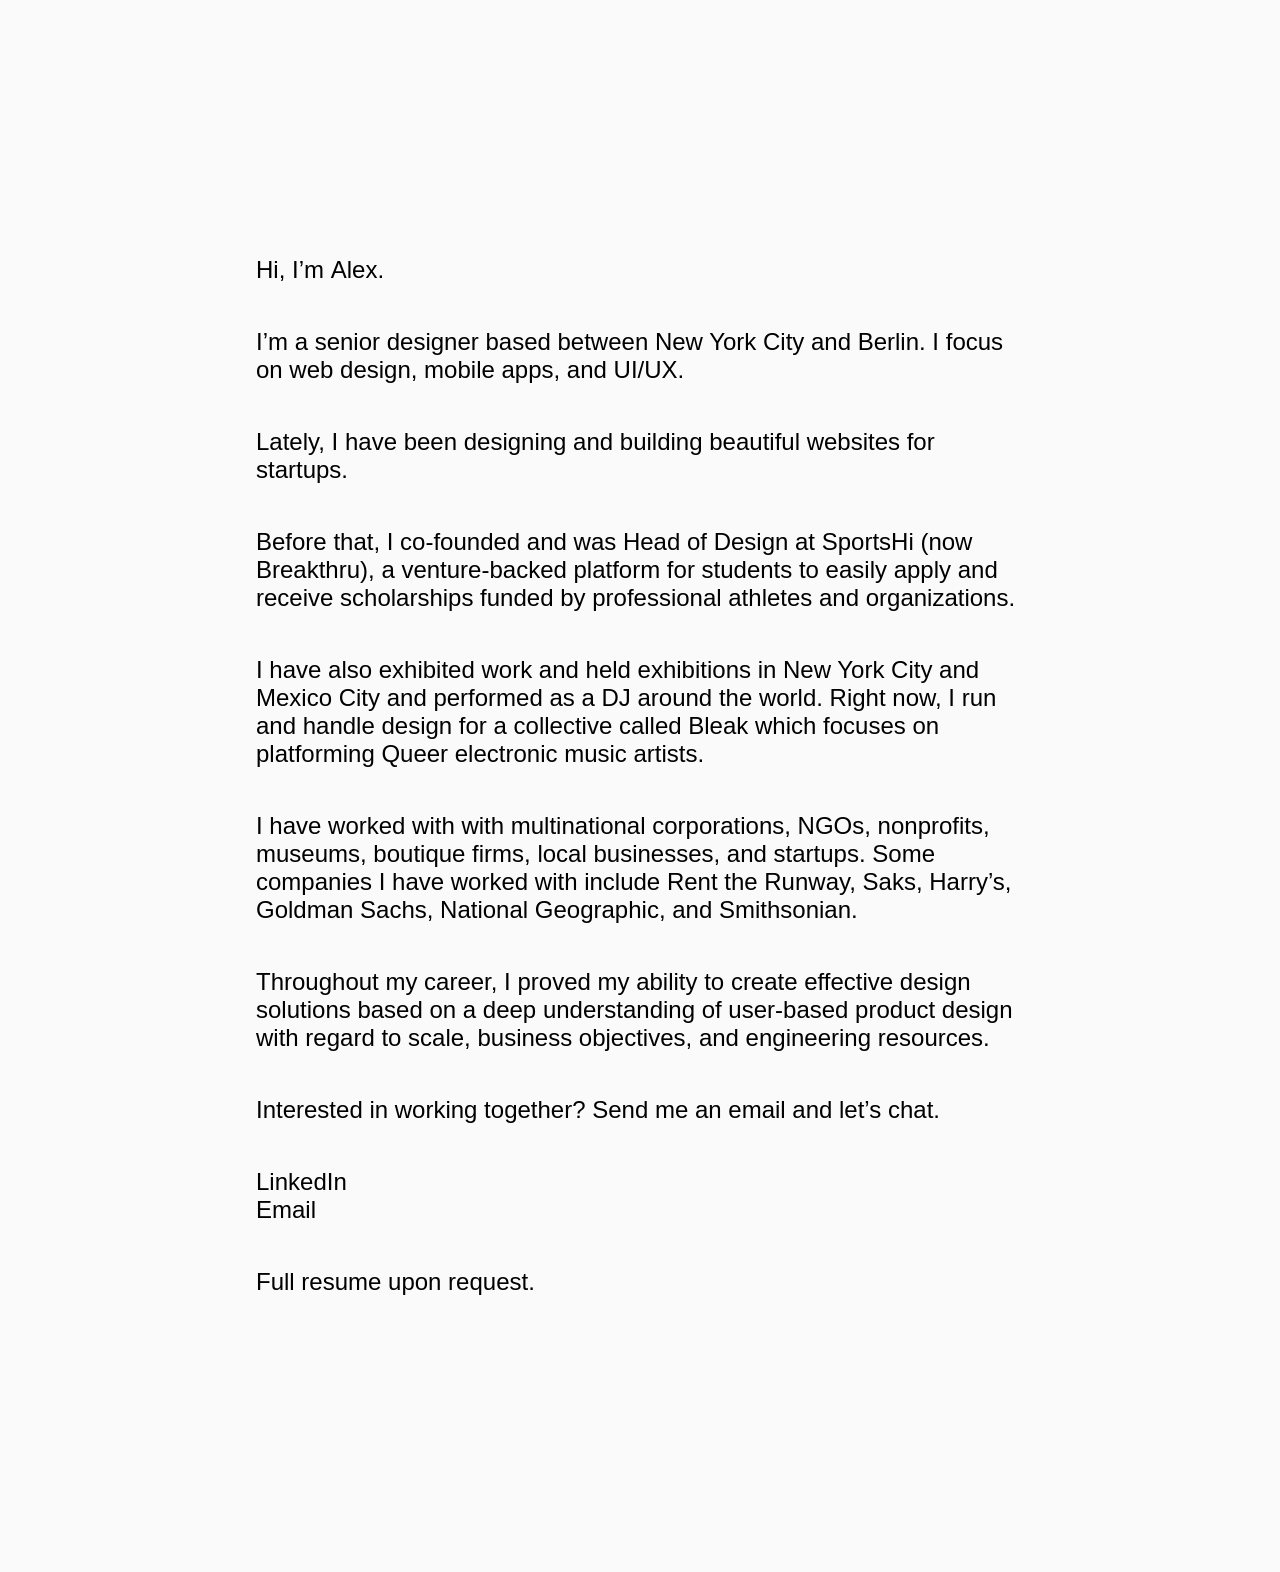
==== index.html @ 29dce35b "300523" ====
<!DOCTYPE html>
<html lang=en>
  <head>
    <title>Alex Peters</title>
    <meta name="description" content="Alex Peters is a multidisciplinary designer based in New York City and Berlin.">
    <meta charset="UTF-8">
    <meta name="viewport" content="width=device-width, initial-scale=1.0">
    <link rel="shortcut icon" href="fav.png" type="image/x-icon">
    <link rel="stylesheet" href="styles-new.css">
    <script src="https://ajax.googleapis.com/ajax/libs/jquery/3.2.1/jquery.min.js"></script>
    <script type="text/javascript" src="js/scripts.js"></script>
  </head>

  <body>

    <p><span class="hi">Hi,</span> <span class="im">I’m</span> <span class="alex">Alex.</span></p>

    <div class="fade">
    <p>I’m a senior designer based between New York City and Berlin. I focus on web design, mobile apps, and UI/UX.</p>

    <p>Lately, I have been designing and building beautiful websites for startups.</p>

    <p>Before that, I co-founded and was Head of Design at SportsHi (now Breakthru), a venture-backed platform for students to easily apply and receive scholarships funded by professional athletes and organizations.</p>

    <p>I have also exhibited work and held exhibitions in New York City and Mexico City and performed as a DJ around the world. Right now, I run and handle design for a collective called Bleak which focuses on platforming Queer electronic music artists.</p>

    <p>I have worked with with multinational corporations, NGOs, nonprofits, museums, boutique firms, local businesses, and startups. Some companies I have worked with include Rent the Runway, Saks, Harry’s, Goldman Sachs, National Geographic, and Smithsonian.</p>

    <p>Throughout my career, I proved my ability to create effective design solutions based on a deep understanding of user-based product design with regard to scale, business objectives, and engineering resources.</p>

    <p>Interested in working together? Send me an email and let’s chat.</p>

    <p><a href="https://www.linkedin.com/in/alexpetersdesign/">LinkedIn</a><br><a href="mailto:alexpeters94@gmail.com">Email</a></p>

    <p>Full resume upon request.</p>
    </div>

  </body>

</html>
---- styles-new.css ----
@font-face {
    font-family: "Neue Haas Grotesk";
    src: url("fonts/Sneak-Regular.woff");
    font-weight: 400;
}

html{
    font-family: "Neue Haas Grotesk", sans-serif;
    overflow-x: hidden;
    background-color: #FAFAFA;
}

body{
  margin: 20%;
  font-size: 24px;
}

a, a:visited{text-decoration: none; color: black;}

p{padding-bottom: 20px;}

.hi{animation: fadeInAnimation ease 1s; animation-iteration-count: 1;animation-fill-mode: forwards; display: inline-block;}
.im{animation: fadeInAnimation ease 2s; animation-iteration-count: 1;animation-fill-mode: forwards; display: inline-block;}
.alex{animation: fadeInAnimation ease 3s; animation-iteration-count: 1;animation-fill-mode: forwards; display: inline-block;}

.fade{
    animation: fadeInAnimation ease 5s;
    animation-iteration-count: 1;
    animation-fill-mode: forwards;
}


/* ANIMATIONS */
@keyframes fadeInAnimation {
    0% {
        opacity: 0;
    }
    50% {
        opacity: 0;
    }
    100% {
        opacity: 1;
     }
}
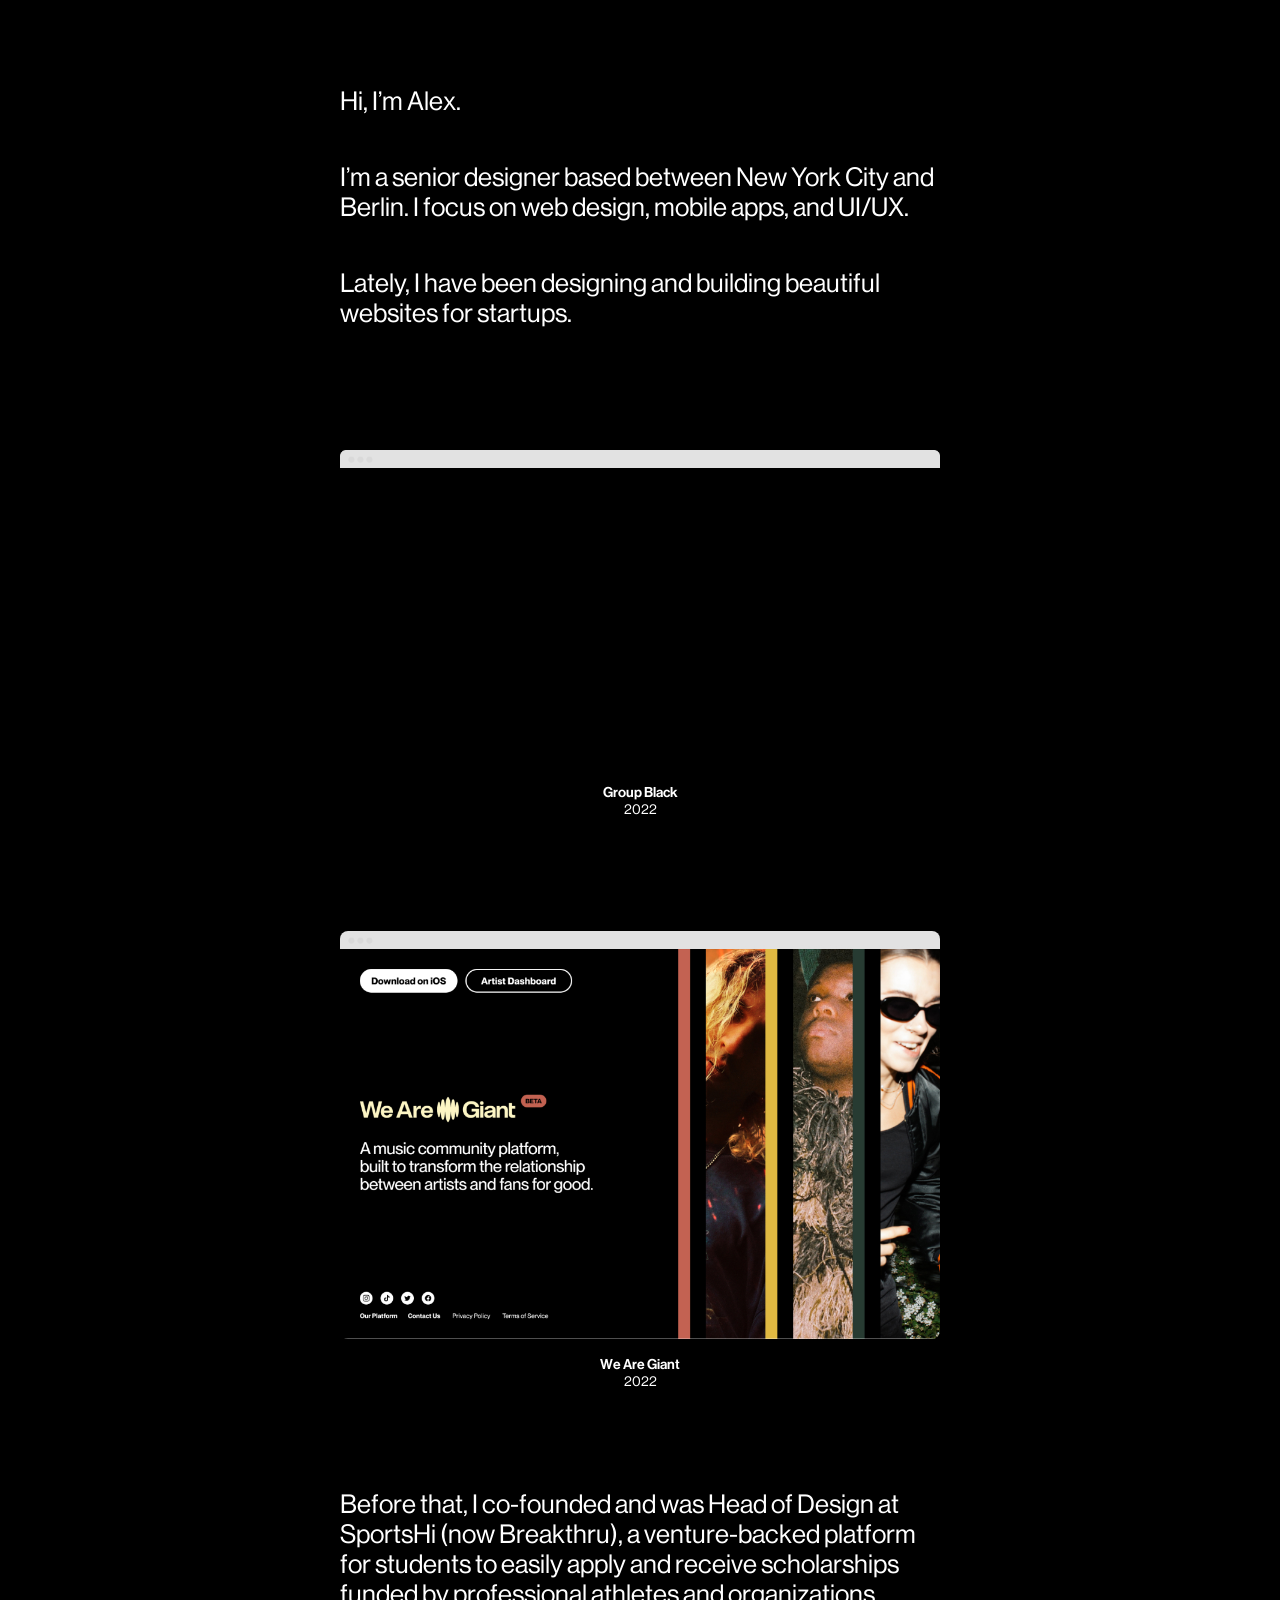
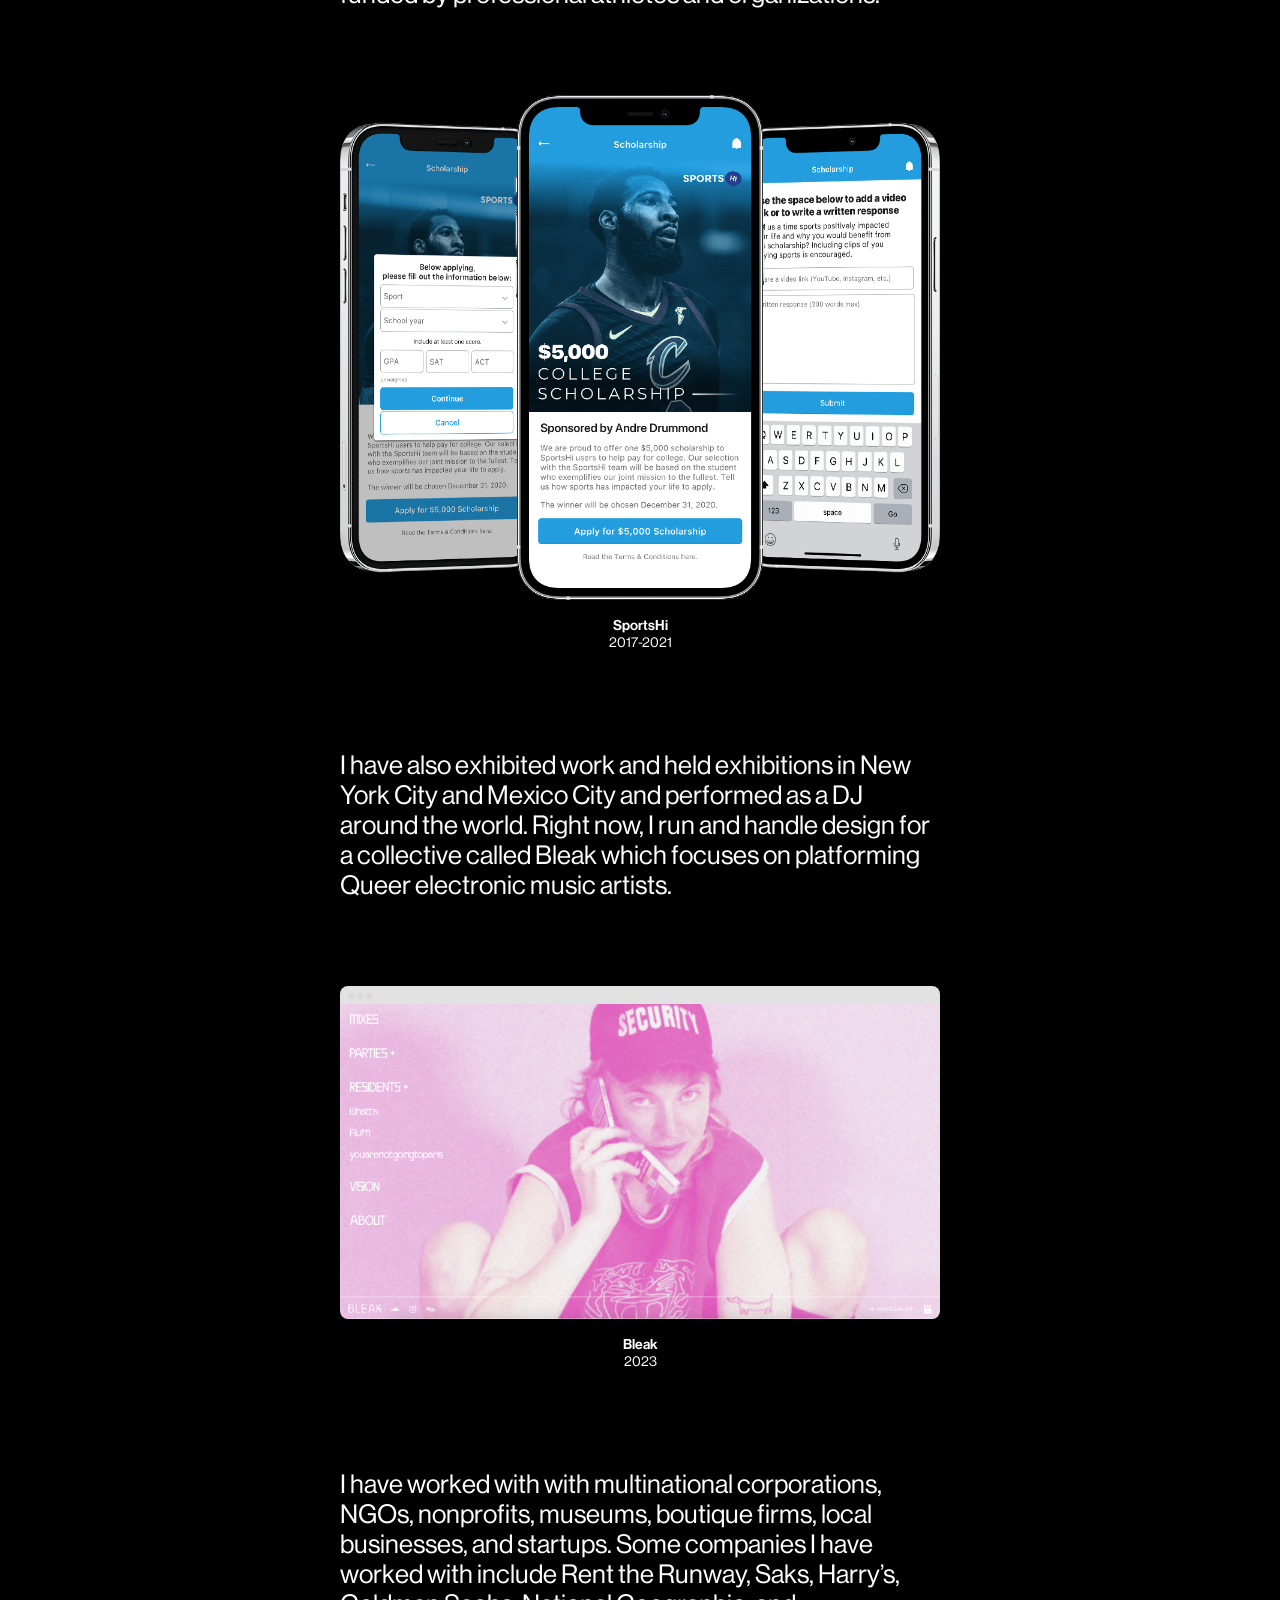
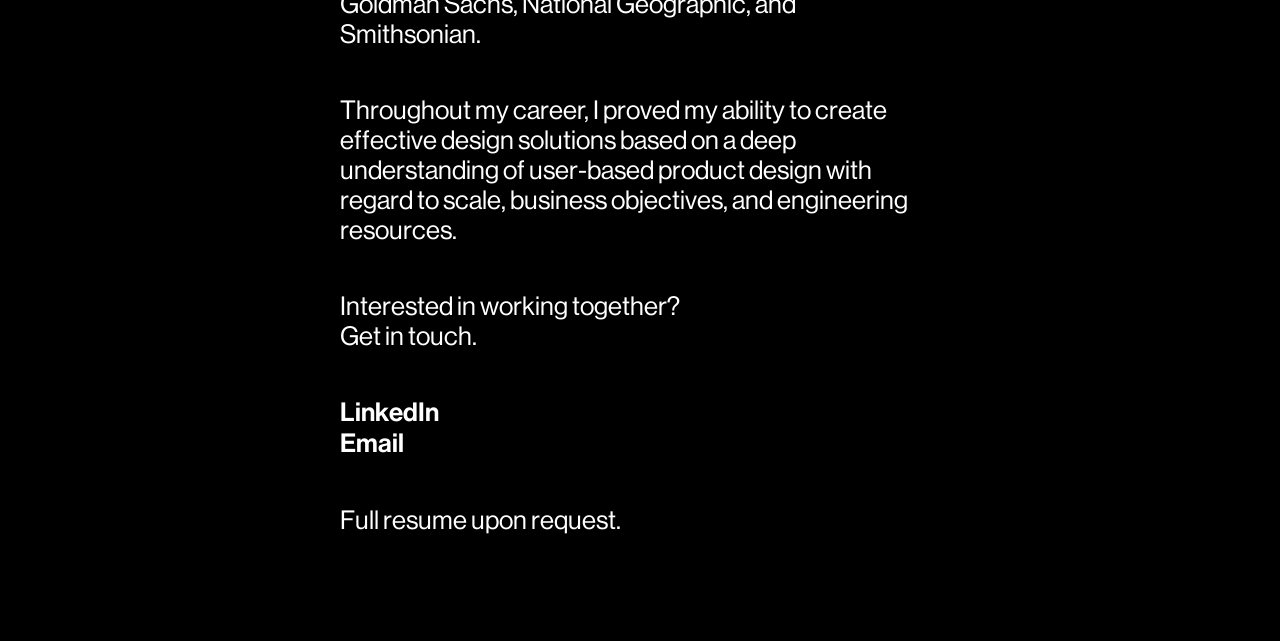
==== commit 6aebfb26: "310523" ====
--- a/index.html
+++ b/index.html
@@ -13,6 +13,9 @@
 
   <body>
 
+    <div class="info">Tap images for project info</div>
+
+    <div class="inside">
     <p><span class="hi">Hi,</span> <span class="im">I’m</span> <span class="alex">Alex.</span></p>
 
     <div class="fade">
@@ -20,19 +23,31 @@
 
     <p>Lately, I have been designing and building beautiful websites for startups.</p>
 
+    <br><br>    
+    <img style="border-radius: 0px; max-width: 600px; width: 100%; margin-bottom: -10px;" src="imgs/browser.png" />
+    <a href="https://www.groupblack.co/"><div class="video-container"><video src="vids/groupblack-web.mp4" autoplay loop muted></video></div></a>
+    <div style="padding-top: 0px" class="work"><p><b>Group Black</b><br>2022</p></div>
+    
+    <div class="work"><a href="https://www.wearegiant.com/"><img src="imgs/wearegiant.jpg" /></a><p><b>We Are Giant</b><br>2022</p></div>
+
     <p>Before that, I co-founded and was Head of Design at SportsHi (now Breakthru), a venture-backed platform for students to easily apply and receive scholarships funded by professional athletes and organizations.</p>
 
+    <div class="work"><a href="sportshi"><img src="imgs/sportshi-1.png" /></a><p><b>SportsHi</b><br>2017-2021</p></div>
+
     <p>I have also exhibited work and held exhibitions in New York City and Mexico City and performed as a DJ around the world. Right now, I run and handle design for a collective called Bleak which focuses on platforming Queer electronic music artists.</p>
+
+    <div class="work"><a href="bleak"><img src="imgs/bleakwtf.jpg" /></a><p><b>Bleak</b><br>2023</p></div>
 
     <p>I have worked with with multinational corporations, NGOs, nonprofits, museums, boutique firms, local businesses, and startups. Some companies I have worked with include Rent the Runway, Saks, Harry’s, Goldman Sachs, National Geographic, and Smithsonian.</p>
 
     <p>Throughout my career, I proved my ability to create effective design solutions based on a deep understanding of user-based product design with regard to scale, business objectives, and engineering resources.</p>
 
-    <p>Interested in working together? Send me an email and let’s chat.</p>
+    <p>Interested in working together?<br>Get in touch.</p>
 
-    <p><a href="https://www.linkedin.com/in/alexpetersdesign/">LinkedIn</a><br><a href="mailto:alexpeters94@gmail.com">Email</a></p>
+    <p><b><a href="https://www.linkedin.com/in/alexpetersdesign/">LinkedIn</a><br><a href="mailto:alexpeters94@gmail.com">Email</a></b></p>
 
     <p>Full resume upon request.</p>
+    </div>
     </div>
 
   </body>
--- a/styles-new.css
+++ b/styles-new.css
@@ -1,23 +1,55 @@
 @font-face {
     font-family: "Neue Haas Grotesk";
-    src: url("fonts/Sneak-Regular.woff");
+    src: url("fonts/NeueHaasGrotesk-Regular.woff");
     font-weight: 400;
+}
+
+@font-face {
+    font-family: "Neue Haas Grotesk";
+    src: url("fonts/NeueHaasGrotesk-Medium.woff");
+    font-weight: 600;
+}
+
+@font-face {
+    font-family: "Junicode Condensed";
+    src: url("fonts/Junicode-RegularCondensed.ttf");
+    font-weight: 400;
+}
+
+@font-face {
+    font-family: "Junicode Condensed";
+    src: url("fonts/Junicode-BoldCondensed.ttf");
+    font-weight: 700;
 }
 
 html{
     font-family: "Neue Haas Grotesk", sans-serif;
     overflow-x: hidden;
-    background-color: #FAFAFA;
+    background-color: black;
 }
 
 body{
-  margin: 20%;
-  font-size: 24px;
+  margin: 60px;
+  font-size: 26px;
+  display: flex;
+  justify-content: center;
+  color: white;
 }
 
-a, a:visited{text-decoration: none; color: black;}
+.inside{
+    width: 100%;
+    max-width: 600px;
+    animation: pageFade ease 1s;
+    animation-iteration-count: 1;
+    animation-fill-mode: forwards;
+    }
+
+a, a:visited{text-decoration: none; color: white;}
 
 p{padding-bottom: 20px;}
+
+.work{padding: 40px; display: flex; flex-direction: column; align-items: center; justify-content: center; font-size: 14px; text-align: center; font-family: "Neue Haas Grotesk", sans-serif;}
+.work img{max-width: 600px; border-radius: 8px;}
 
 .hi{animation: fadeInAnimation ease 1s; animation-iteration-count: 1;animation-fill-mode: forwards; display: inline-block;}
 .im{animation: fadeInAnimation ease 2s; animation-iteration-count: 1;animation-fill-mode: forwards; display: inline-block;}
@@ -29,8 +61,73 @@
     animation-fill-mode: forwards;
 }
 
+/* INFO */
+.info{
+    color: black;
+    display: flex;
+    justify-content: center;
+    align-items: center;
+    position: fixed;
+    bottom: 20px;
+    padding: 10px 20px 10px 20px;
+    width: auto;
+    border-radius: 50px;
+    text-transform: uppercase;
+    letter-spacing: 2px;
+    font-size: 10px;
+    background-color: rgba(250, 250, 250, .8);
+    backdrop-filter: blur(20px);
+    z-index: 9999;
+    animation: fadeInfo ease 10s;
+    animation-iteration-count: 1;
+    animation-fill-mode: forwards;}
+
+/* PROJECTS */
+
+.back{font-size: 14px; letter-spacing: 2px;}
+.project{width: 100%; display: flex; flex-direction: row; justify-content: space-between; flex-wrap: wrap;}
+.project-info{max-width: 400px;}
+.project-info-description{font-size: 18px;}
+.project-content{max-width: 600px;}
+.project-content img{max-width: 100%;}
+.project-content-description{font-size: 18px;}
+
+/* PROJECTS - BLEAK */
+.squareContainer {width: 800px; height: 800px; display: inline-block;}
+
+/* PROJECTS - SPORTSHI */
+.video-container {
+  position: relative;
+  width: 100%;
+}
+
+.video-container video {
+  width: 100%;
+  height: auto;
+}
+
+.video-container img {
+  position: absolute;
+  top: 50%;
+  left: 50%;
+  transform: translate(-50%, -50%);
+  max-width: 100%;
+  max-height: 100%;
+}
+
+.stats-container{display: flex; flex-direction: row; column-gap: 10px; row-gap: 20px; flex-wrap: wrap;}
+.stats{display: inline-block; padding: 20px; border: 1px solid white; border-radius: 50px; font-size: 14px; height: 20px;}
 
 /* ANIMATIONS */
+@keyframes pageFade {
+    0% {
+        opacity: 0;
+    }
+    100% {
+        opacity: 1;
+     }
+}
+
 @keyframes fadeInAnimation {
     0% {
         opacity: 0;
@@ -41,4 +138,29 @@
     100% {
         opacity: 1;
      }
+}
+
+@keyframes fadeInfo {
+    0% {
+        opacity: 0;
+    }
+    30% {
+        opacity: 0;
+    }
+    50% {
+        opacity: 1;
+    }
+    90% {
+        opacity: 1;
+    }
+    100% {
+        opacity: 0;
+     }
+}
+
+/* RESPONSIVE */
+@media (max-width: 650px) {
+
+    .work img{max-width: 400px;}
+
 }
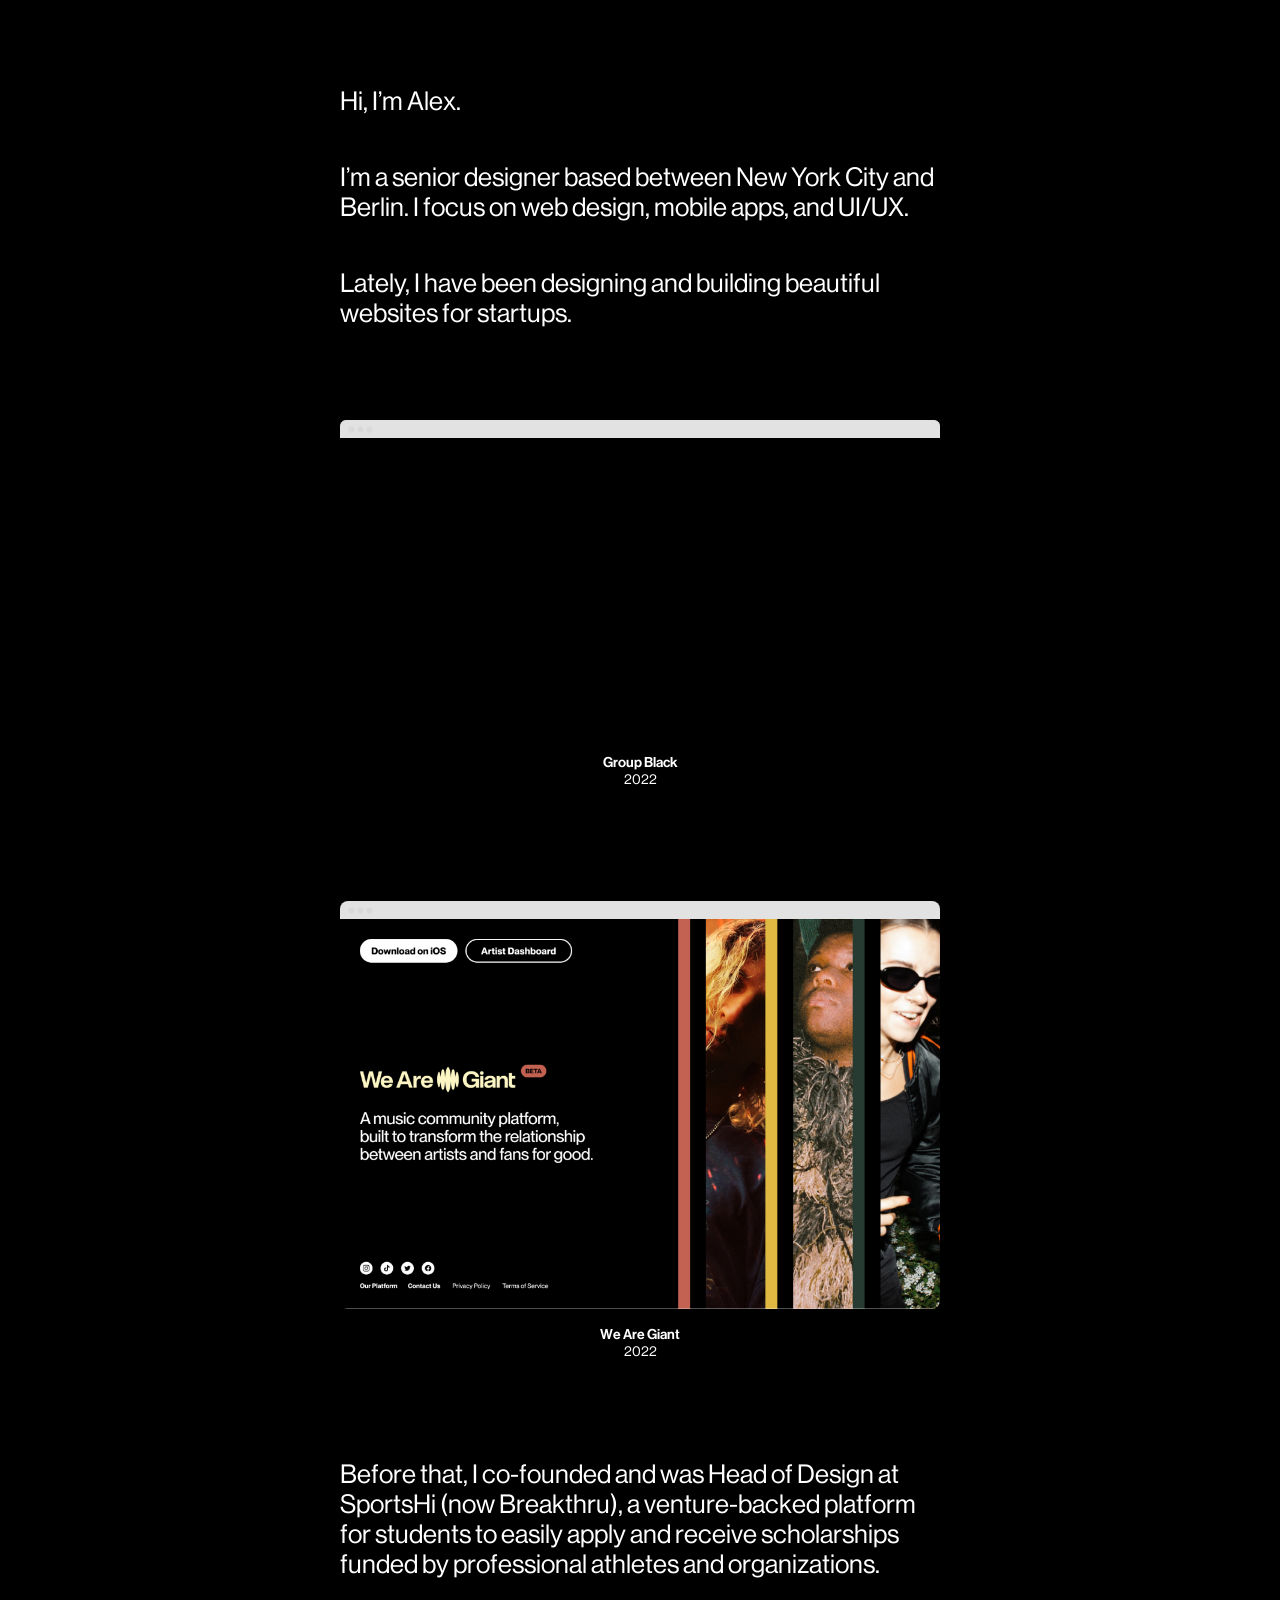
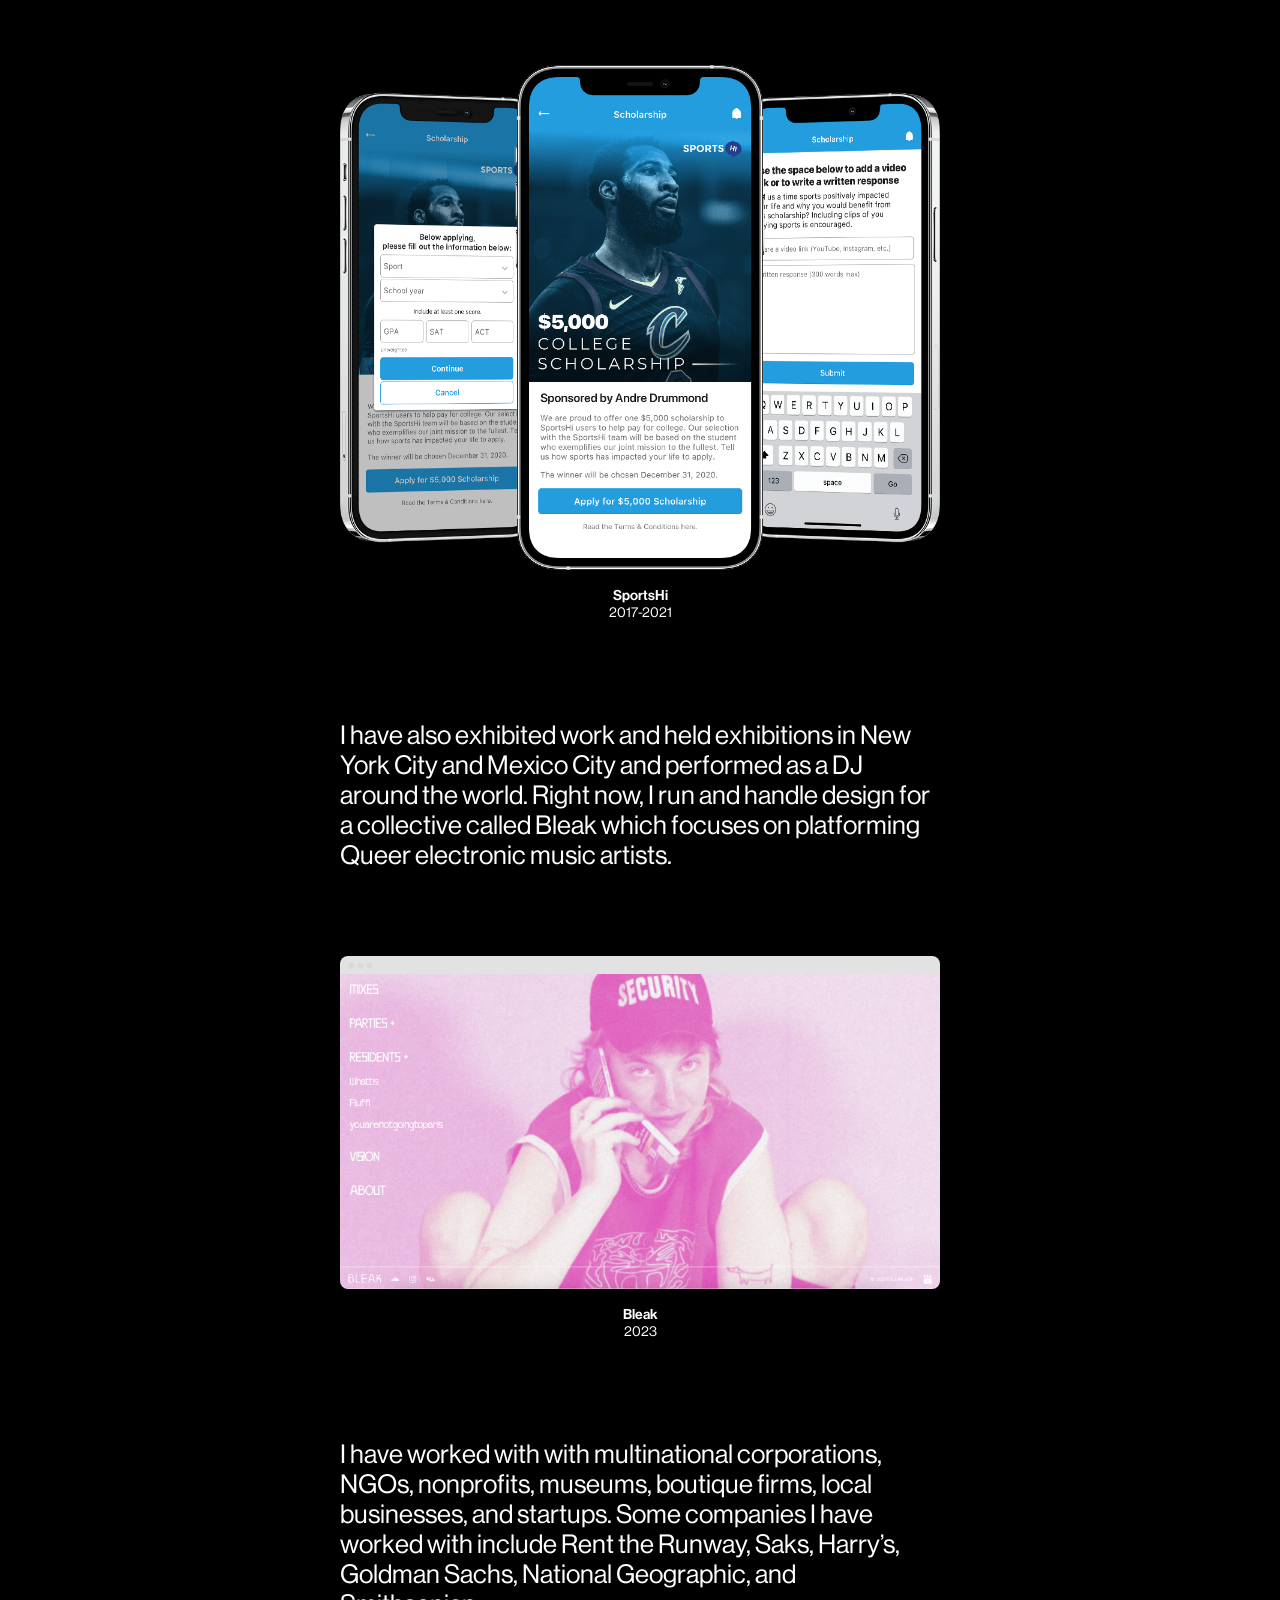
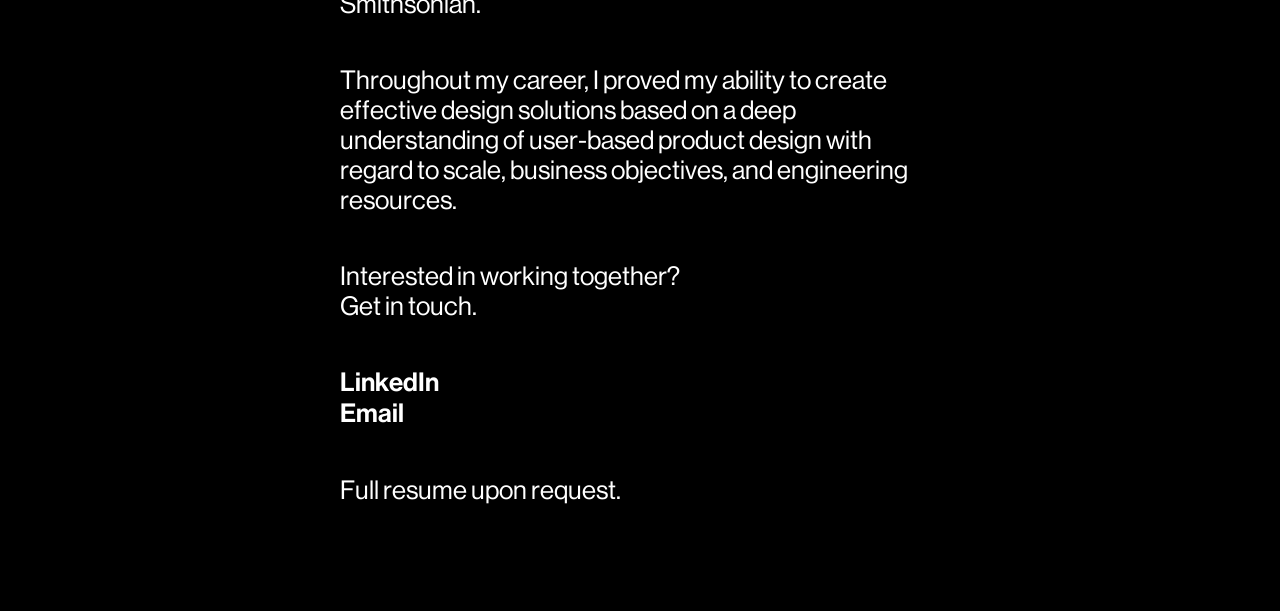
==== commit 8845cd7b: "Update index.html" ====
--- a/index.html
+++ b/index.html
@@ -23,7 +23,7 @@
 
     <p>Lately, I have been designing and building beautiful websites for startups.</p>
 
-    <br><br>    
+    <br>    
     <img style="border-radius: 0px; max-width: 600px; width: 100%; margin-bottom: -10px;" src="imgs/browser.png" />
     <a href="https://www.groupblack.co/"><div class="video-container"><video src="vids/groupblack-web.mp4" autoplay loop muted></video></div></a>
     <div style="padding-top: 0px" class="work"><p><b>Group Black</b><br>2022</p></div>
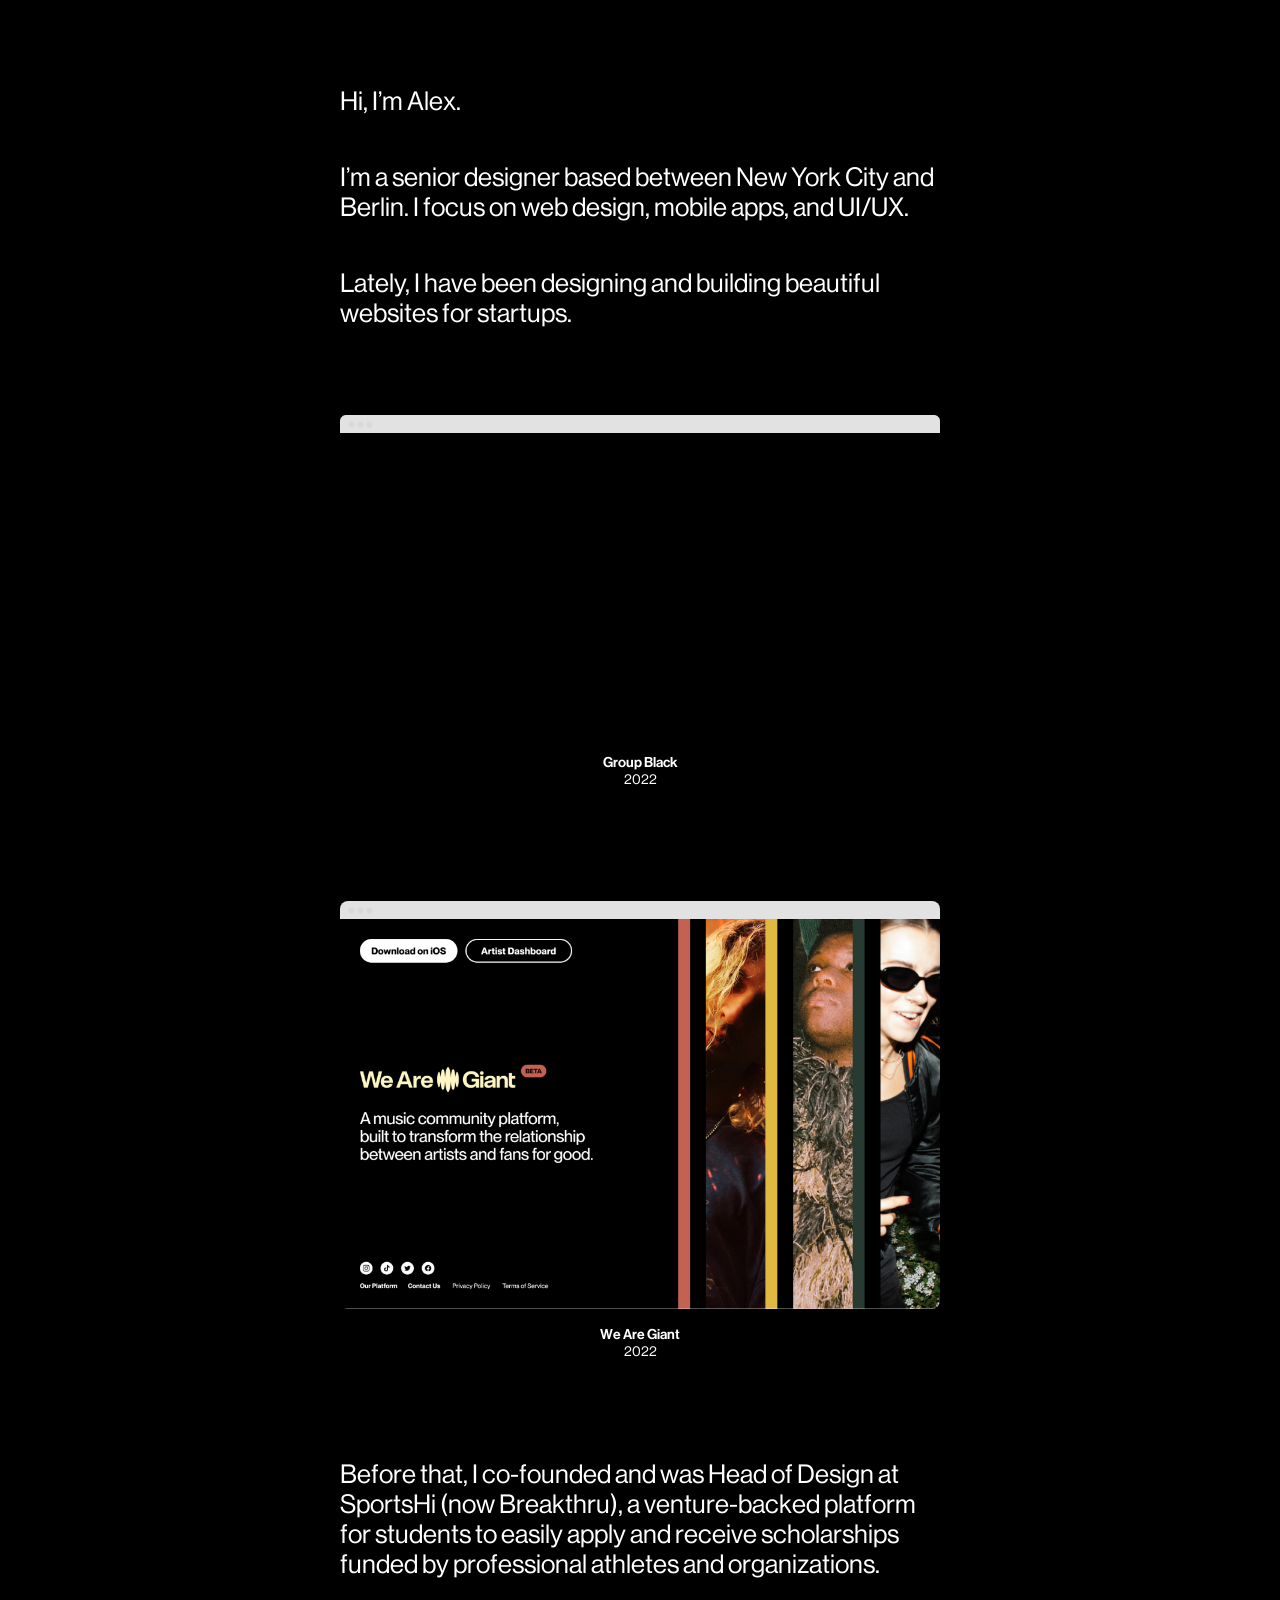
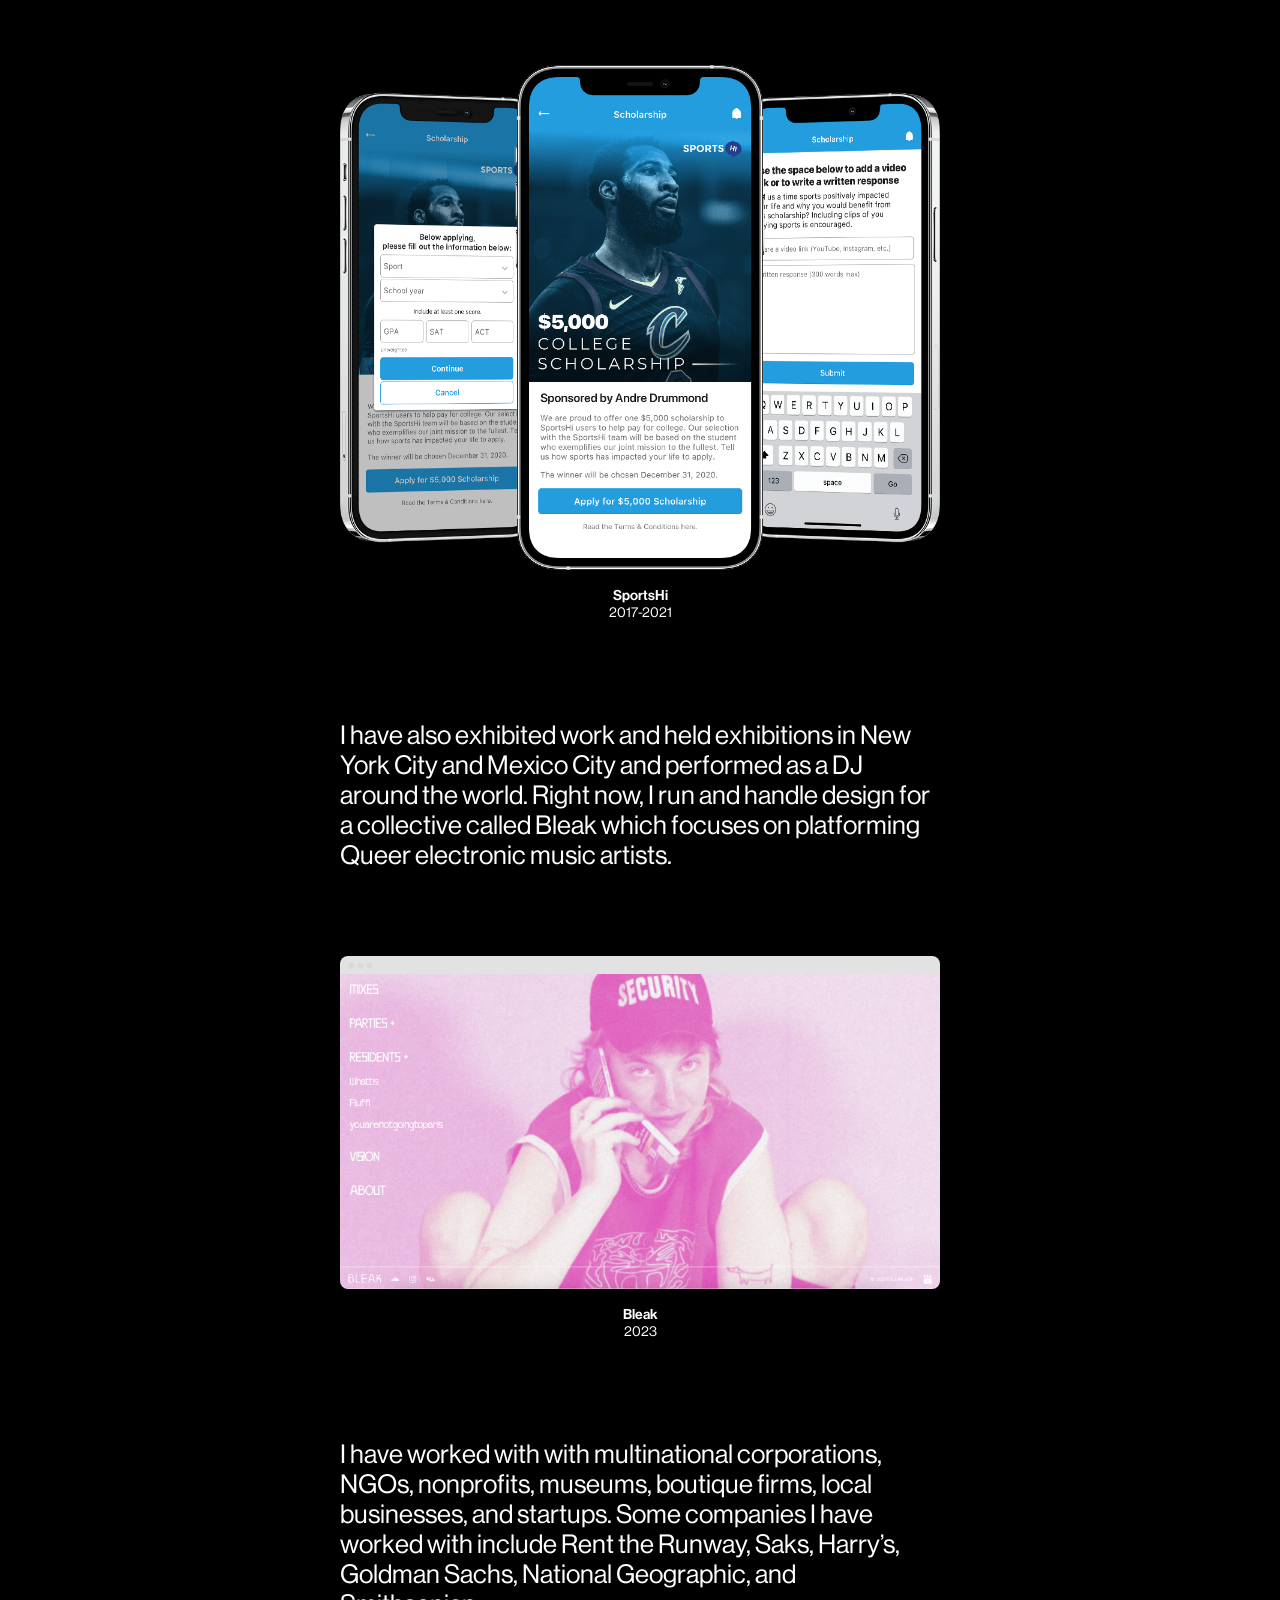
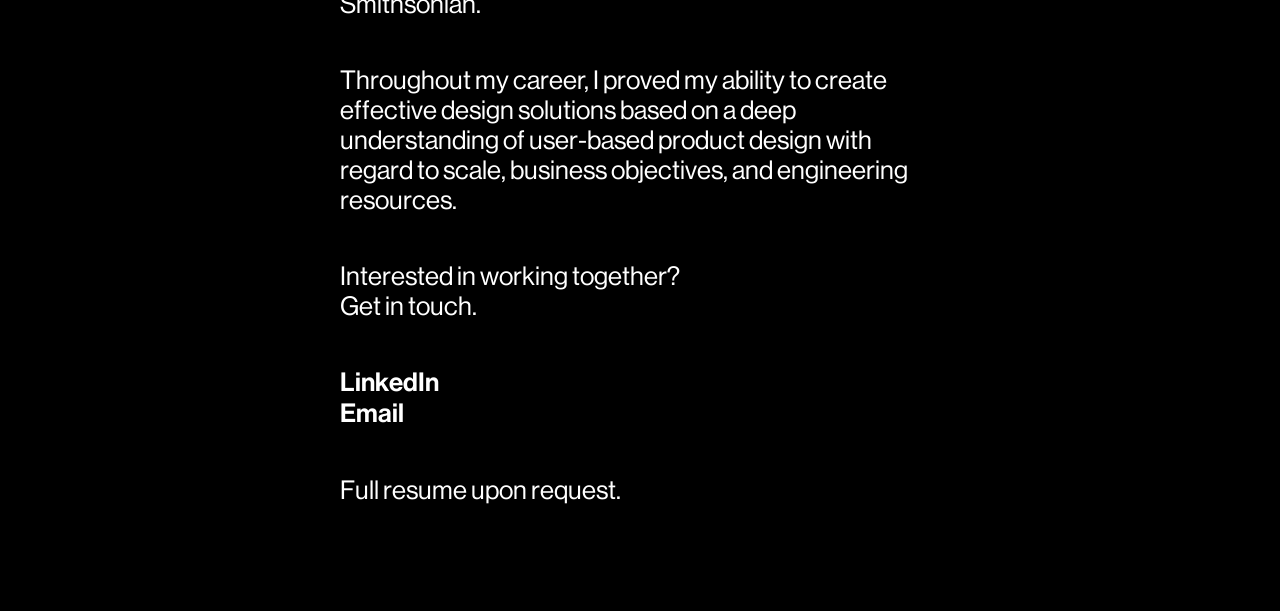
==== commit 3fd40cb8: "Update index.html" ====
--- a/index.html
+++ b/index.html
@@ -23,18 +23,18 @@
 
     <p>Lately, I have been designing and building beautiful websites for startups.</p>
 
-    <br>    
-    <img style="border-radius: 0px; max-width: 600px; width: 100%; margin-bottom: -10px;" src="imgs/browser.png" />
-    <a href="https://www.groupblack.co/"><div class="video-container"><video src="vids/groupblack-web.mp4" autoplay loop muted></video></div></a>
+    <br>
+    <a href="https://www.groupblack.co/"> 
+    <img style="border-radius: 0px; max-width: 600px; width: 100%; margin-bottom: -5px;" src="imgs/browser.png" /><div class="video-container"><video src="vids/groupblack-web.mp4" autoplay loop muted></video></div></a>
     <div style="padding-top: 0px" class="work"><p><b>Group Black</b><br>2022</p></div>
     
     <div class="work"><a href="https://www.wearegiant.com/"><img src="imgs/wearegiant.jpg" /></a><p><b>We Are Giant</b><br>2022</p></div>
 
-    <p>Before that, I co-founded and was Head of Design at SportsHi (now Breakthru), a venture-backed platform for students to easily apply and receive scholarships funded by professional athletes and organizations.</p>
+    <p>Before that, I co-founded and was Head of Design at <a href="https://www.crunchbase.com/organization/sportshi">SportsHi (now Breakthru)</a>, a venture-backed platform for students to easily apply and receive scholarships funded by professional athletes and organizations.</p>
 
     <div class="work"><a href="sportshi"><img src="imgs/sportshi-1.png" /></a><p><b>SportsHi</b><br>2017-2021</p></div>
 
-    <p>I have also exhibited work and held exhibitions in New York City and Mexico City and performed as a DJ around the world. Right now, I run and handle design for a collective called Bleak which focuses on platforming Queer electronic music artists.</p>
+    <p>I have also exhibited work and held exhibitions in New York City and Mexico City and performed as a DJ around the world. Right now, I run and handle design for a collective called <a href="https://bleak.wtf/">Bleak</a> which focuses on platforming Queer electronic music artists.</p>
 
     <div class="work"><a href="bleak"><img src="imgs/bleakwtf.jpg" /></a><p><b>Bleak</b><br>2023</p></div>
 
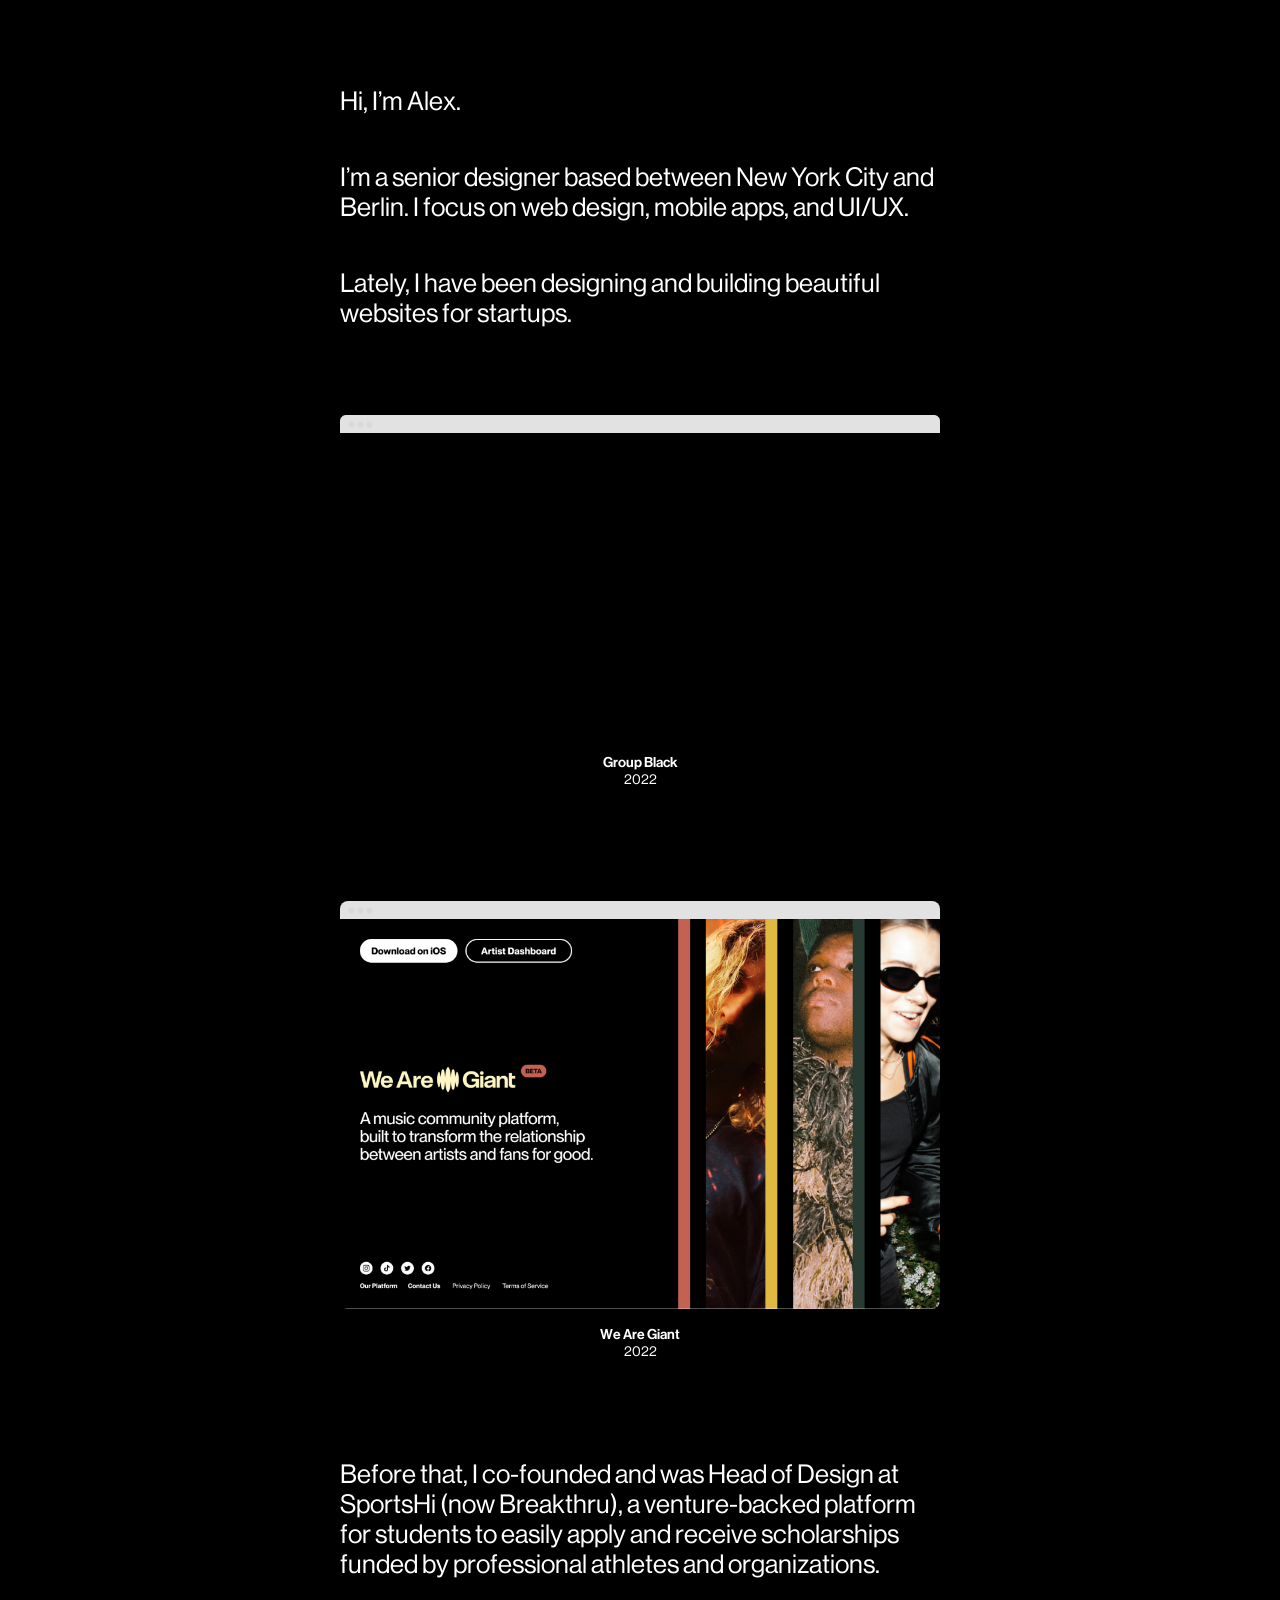
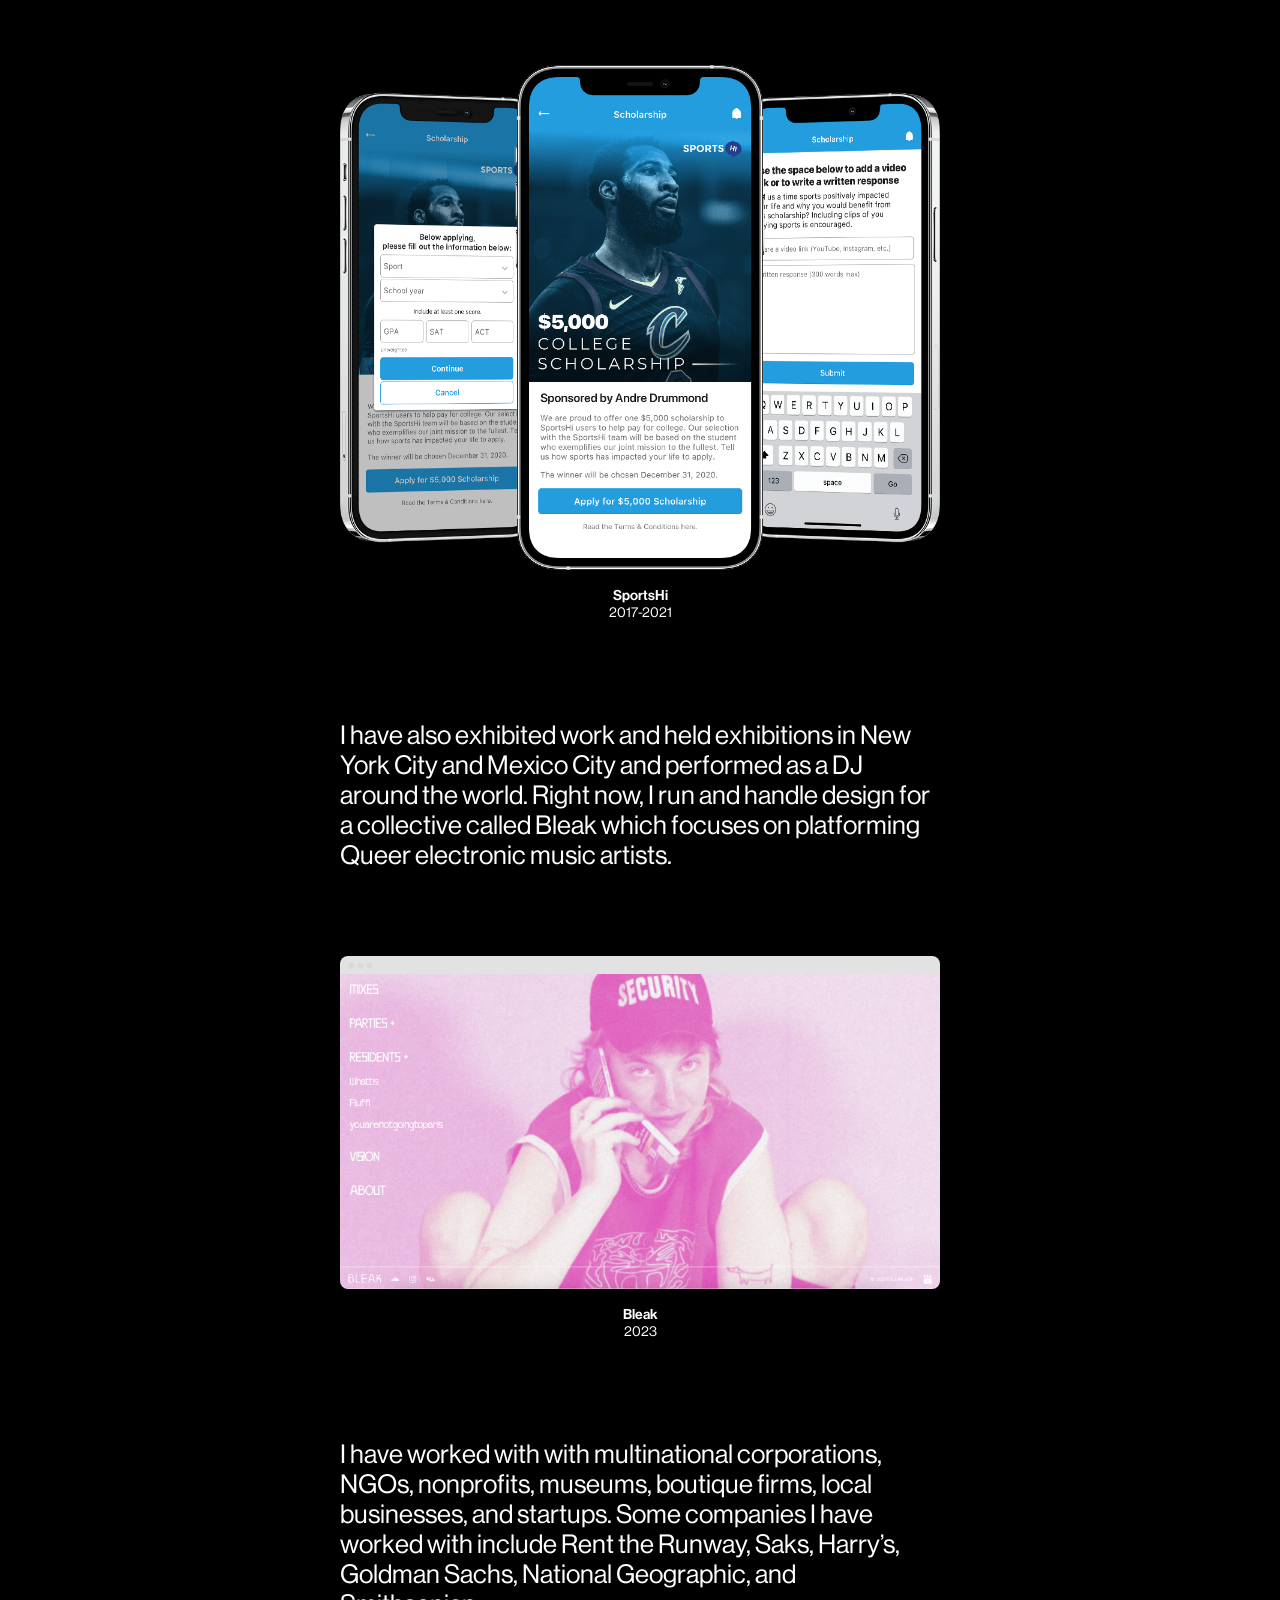
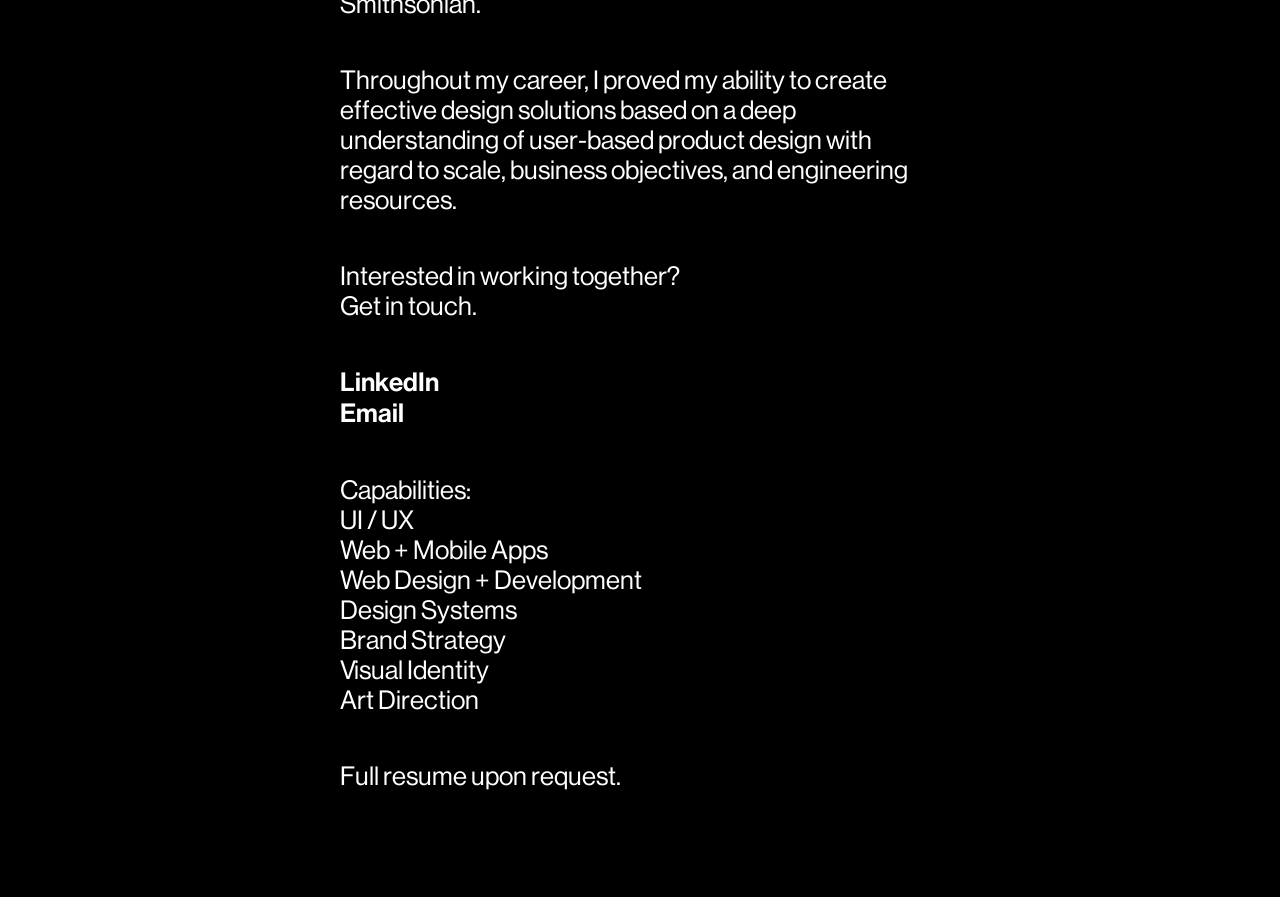
==== commit b5b367cf: "Update index.html" ====
--- a/index.html
+++ b/index.html
@@ -46,6 +46,17 @@
 
     <p><b><a href="https://www.linkedin.com/in/alexpetersdesign/">LinkedIn</a><br><a href="mailto:alexpeters94@gmail.com">Email</a></b></p>
 
+    <p>
+      Capabilities:<br>
+      UI / UX<br>
+      Web + Mobile Apps<br>
+      Web Design + Development<br>
+      Design Systems<br>
+      Brand Strategy<br>
+      Visual Identity<br>
+      Art Direction
+    </p>
+
     <p>Full resume upon request.</p>
     </div>
     </div>
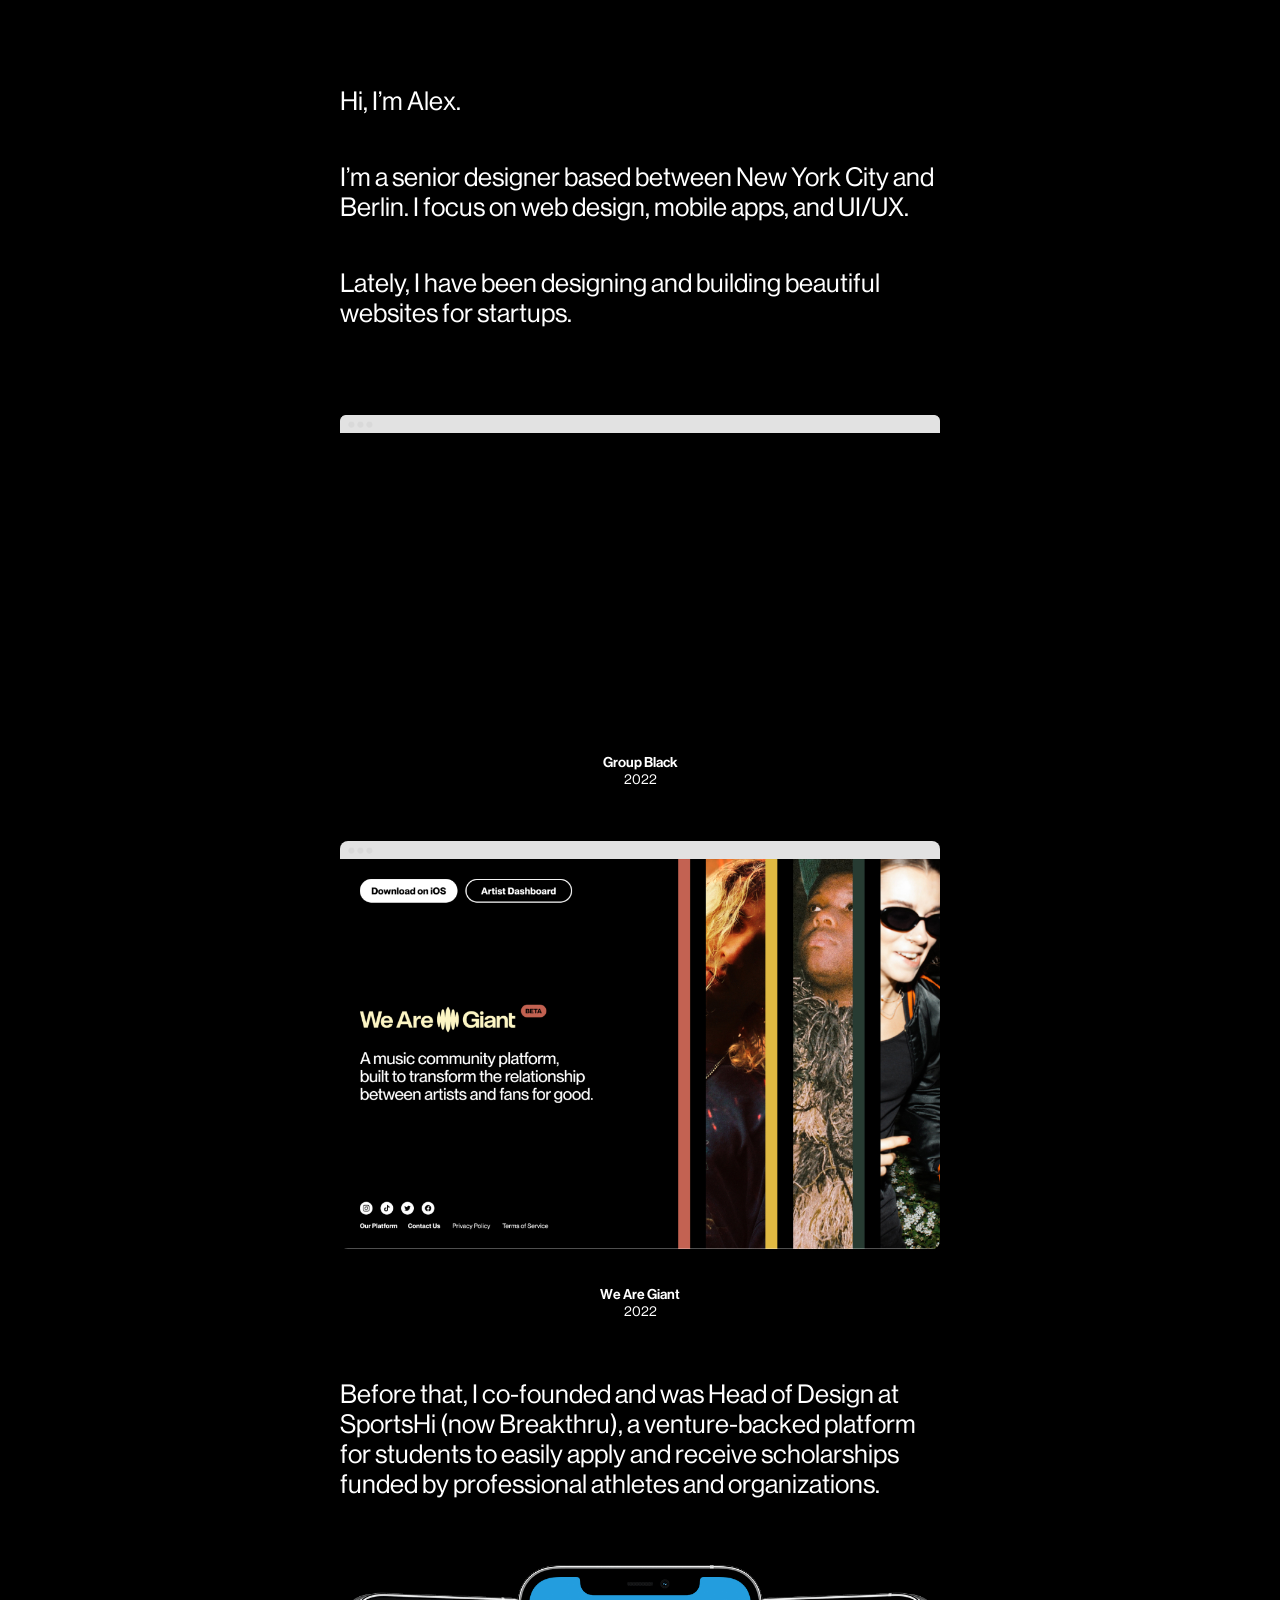
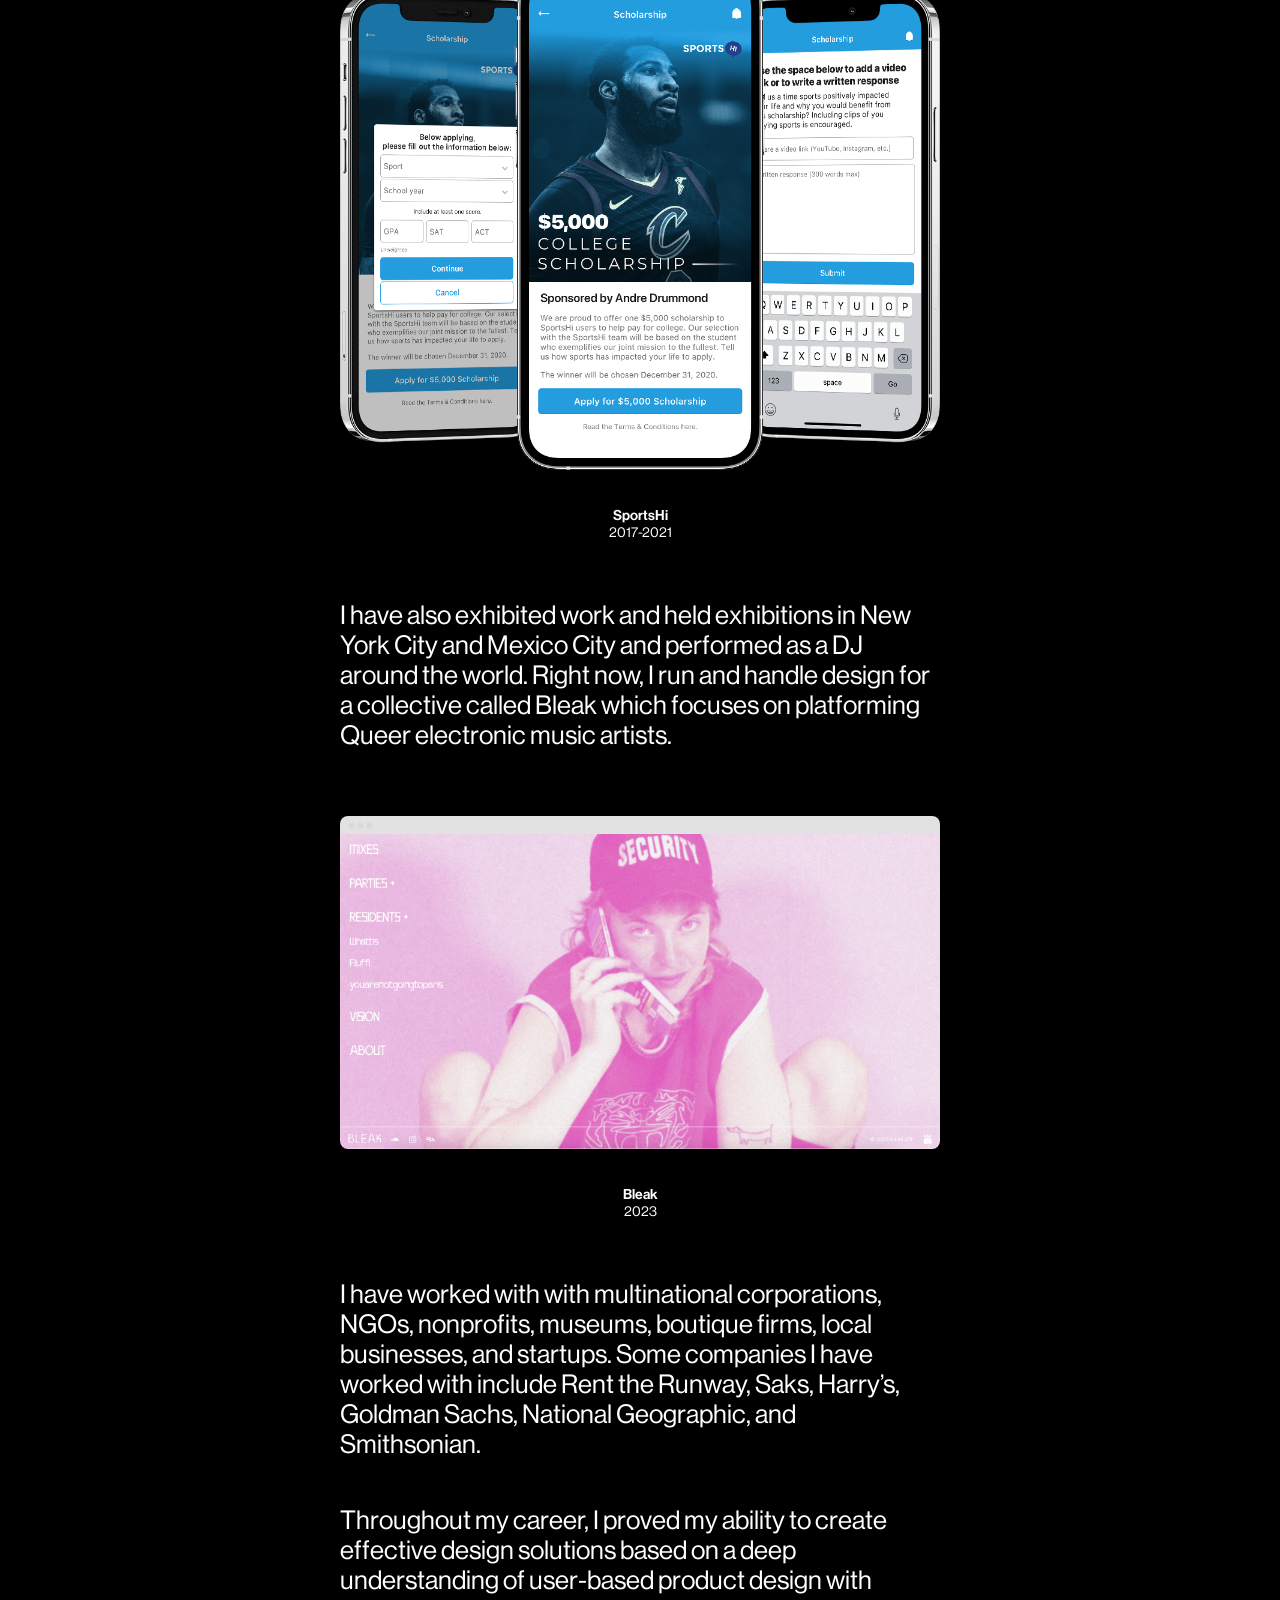
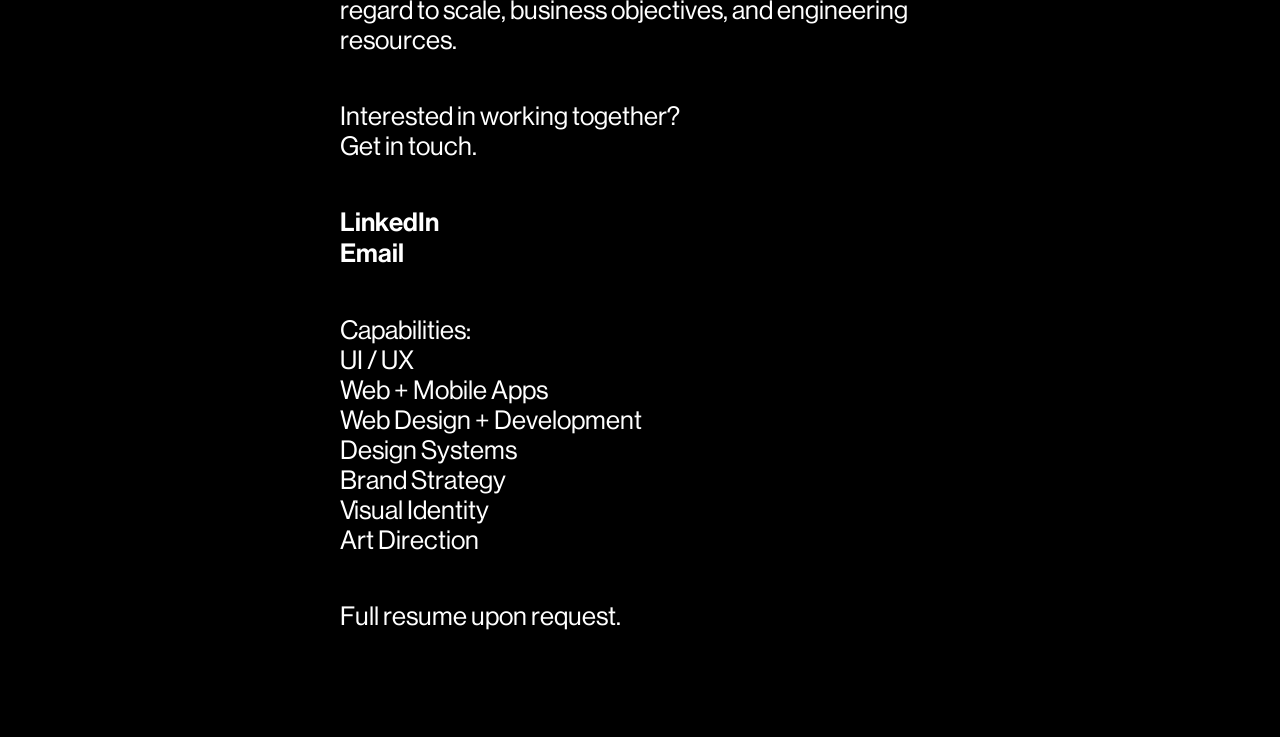
==== commit 1868e011: "310523" ====
--- a/index.html
+++ b/index.html
@@ -9,6 +9,11 @@
     <link rel="stylesheet" href="styles-new.css">
     <script src="https://ajax.googleapis.com/ajax/libs/jquery/3.2.1/jquery.min.js"></script>
     <script type="text/javascript" src="js/scripts.js"></script>
+    <script>
+    window.onload = function() {
+      window.scrollTo(0, 0);
+    };
+  </script>
   </head>
 
   <body>
@@ -25,7 +30,7 @@
 
     <br>
     <a href="https://www.groupblack.co/"> 
-    <img style="border-radius: 0px; max-width: 600px; width: 100%; margin-bottom: -5px;" src="imgs/browser.png" /><div class="video-container"><video src="vids/groupblack-web.mp4" autoplay loop muted></video></div></a>
+    <img style="border-radius: 0px; max-width: 600px; width: 100%; margin-bottom: -5px;" src="imgs/browser.png" /><div class="video-container"><video src="vids/groupblack-web.mp4" autoplay loop muted playsinline></video></div></a>
     <div style="padding-top: 0px" class="work"><p><b>Group Black</b><br>2022</p></div>
     
     <div class="work"><a href="https://www.wearegiant.com/"><img src="imgs/wearegiant.jpg" /></a><p><b>We Are Giant</b><br>2022</p></div>
--- a/styles-new.css
+++ b/styles-new.css
@@ -48,8 +48,8 @@
 
 p{padding-bottom: 20px;}
 
-.work{padding: 40px; display: flex; flex-direction: column; align-items: center; justify-content: center; font-size: 14px; text-align: center; font-family: "Neue Haas Grotesk", sans-serif;}
-.work img{max-width: 600px; border-radius: 8px;}
+.work{display: flex; flex-direction: column; align-items: center; justify-content: center; font-size: 14px; text-align: center; font-family: "Neue Haas Grotesk", sans-serif;}
+.work img{max-width: 100%; border-radius: 8px; margin: 20px 0px 20px 0px;}
 
 .hi{animation: fadeInAnimation ease 1s; animation-iteration-count: 1;animation-fill-mode: forwards; display: inline-block;}
 .im{animation: fadeInAnimation ease 2s; animation-iteration-count: 1;animation-fill-mode: forwards; display: inline-block;}
@@ -116,7 +116,7 @@
 }
 
 .stats-container{display: flex; flex-direction: row; column-gap: 10px; row-gap: 20px; flex-wrap: wrap;}
-.stats{display: inline-block; padding: 20px; border: 1px solid white; border-radius: 50px; font-size: 14px; height: 20px;}
+.stats{display: inline-block; padding: 20px; border: 1px solid white; border-radius: 50px; font-size: 14px; min-height: 20px;}
 
 /* ANIMATIONS */
 @keyframes pageFade {
@@ -159,8 +159,6 @@
 }
 
 /* RESPONSIVE */
-@media (max-width: 650px) {
-
-    .work img{max-width: 400px;}
-
+@media (max-width: 700px) {
+    body{margin: 40px;}
 }
